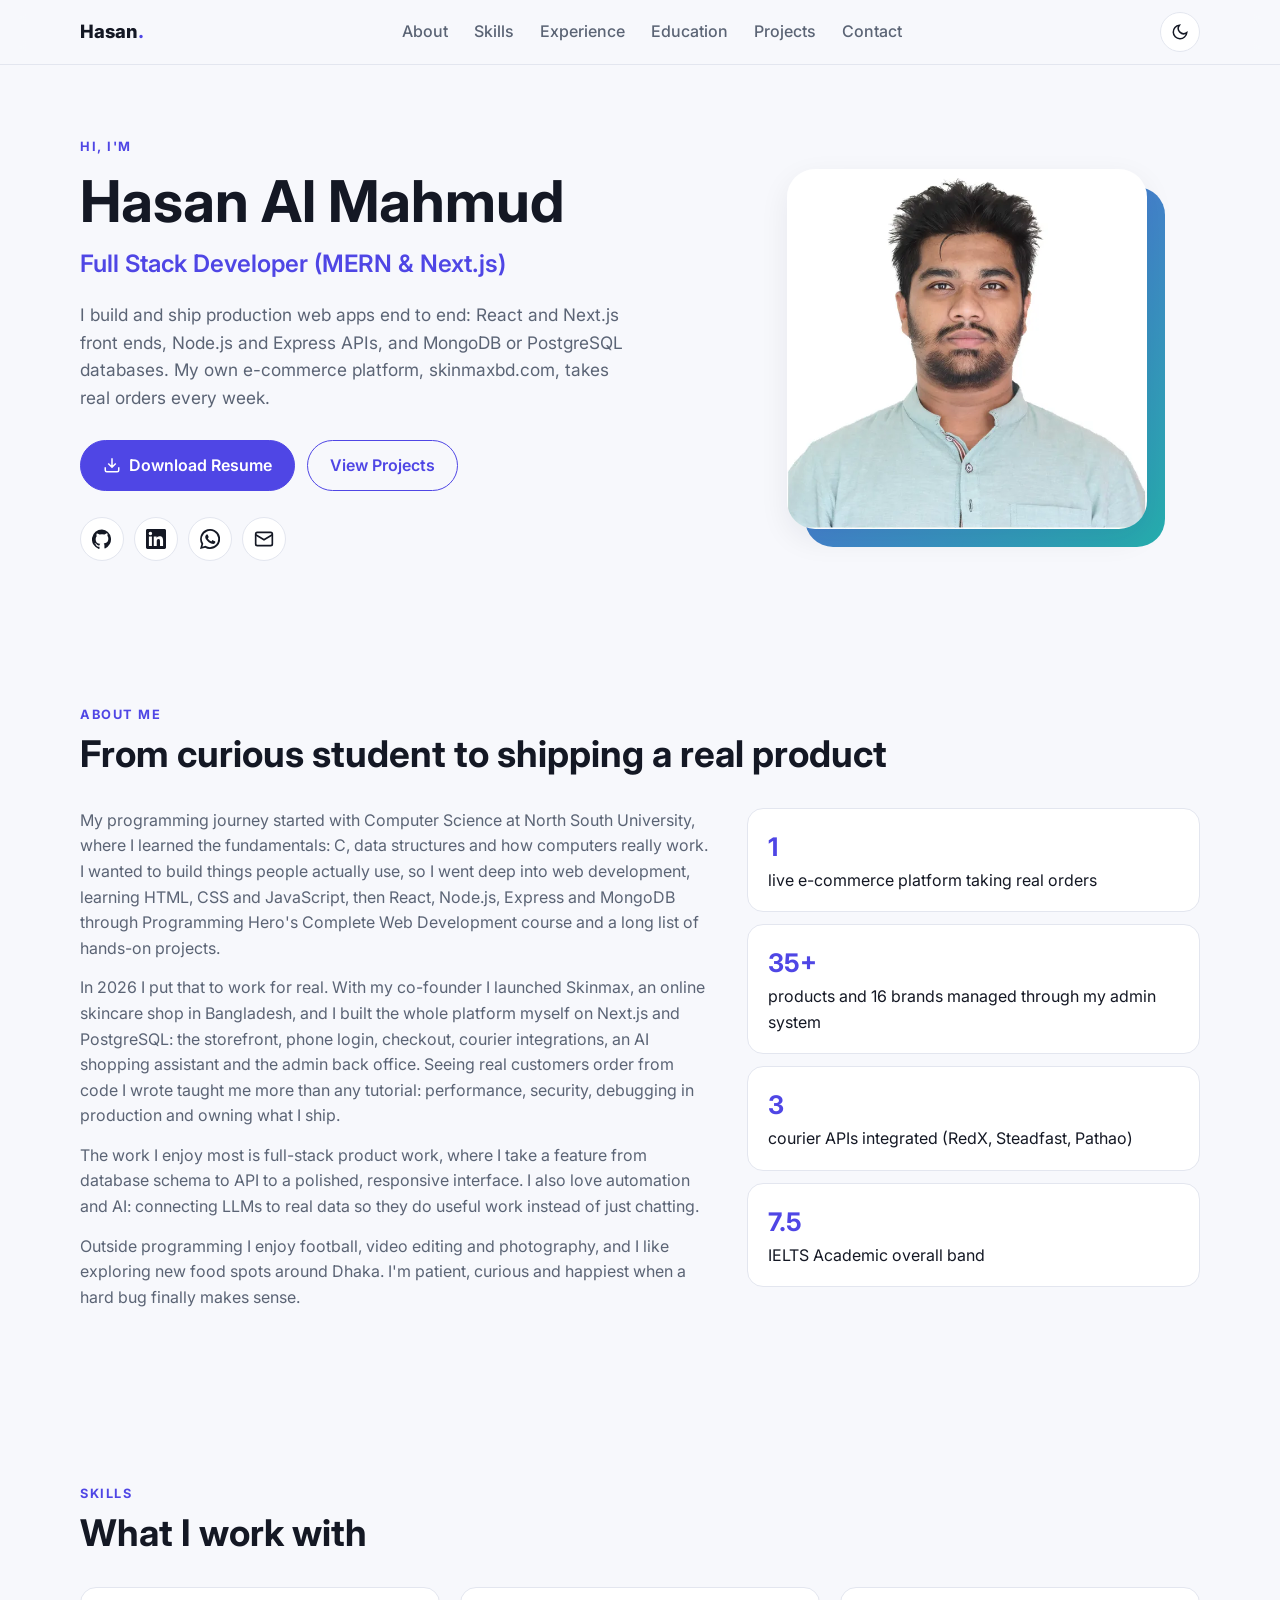
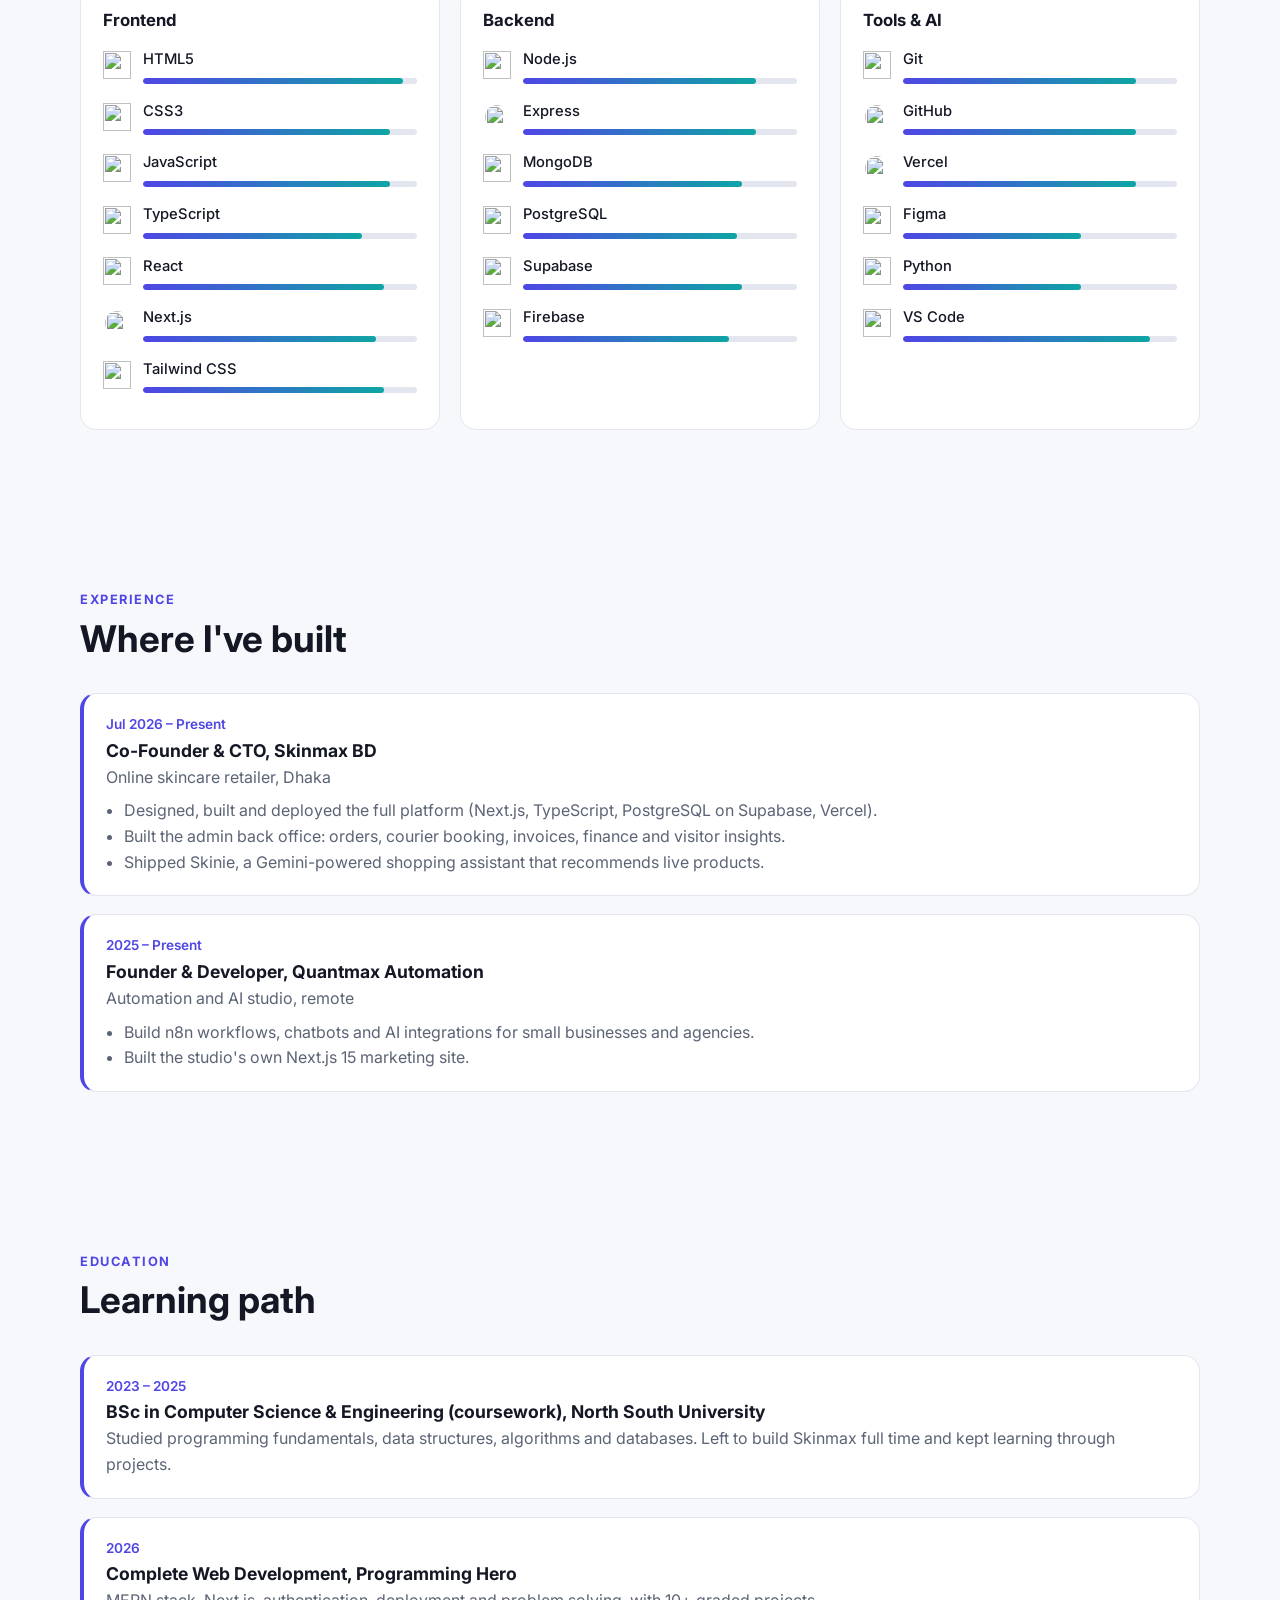
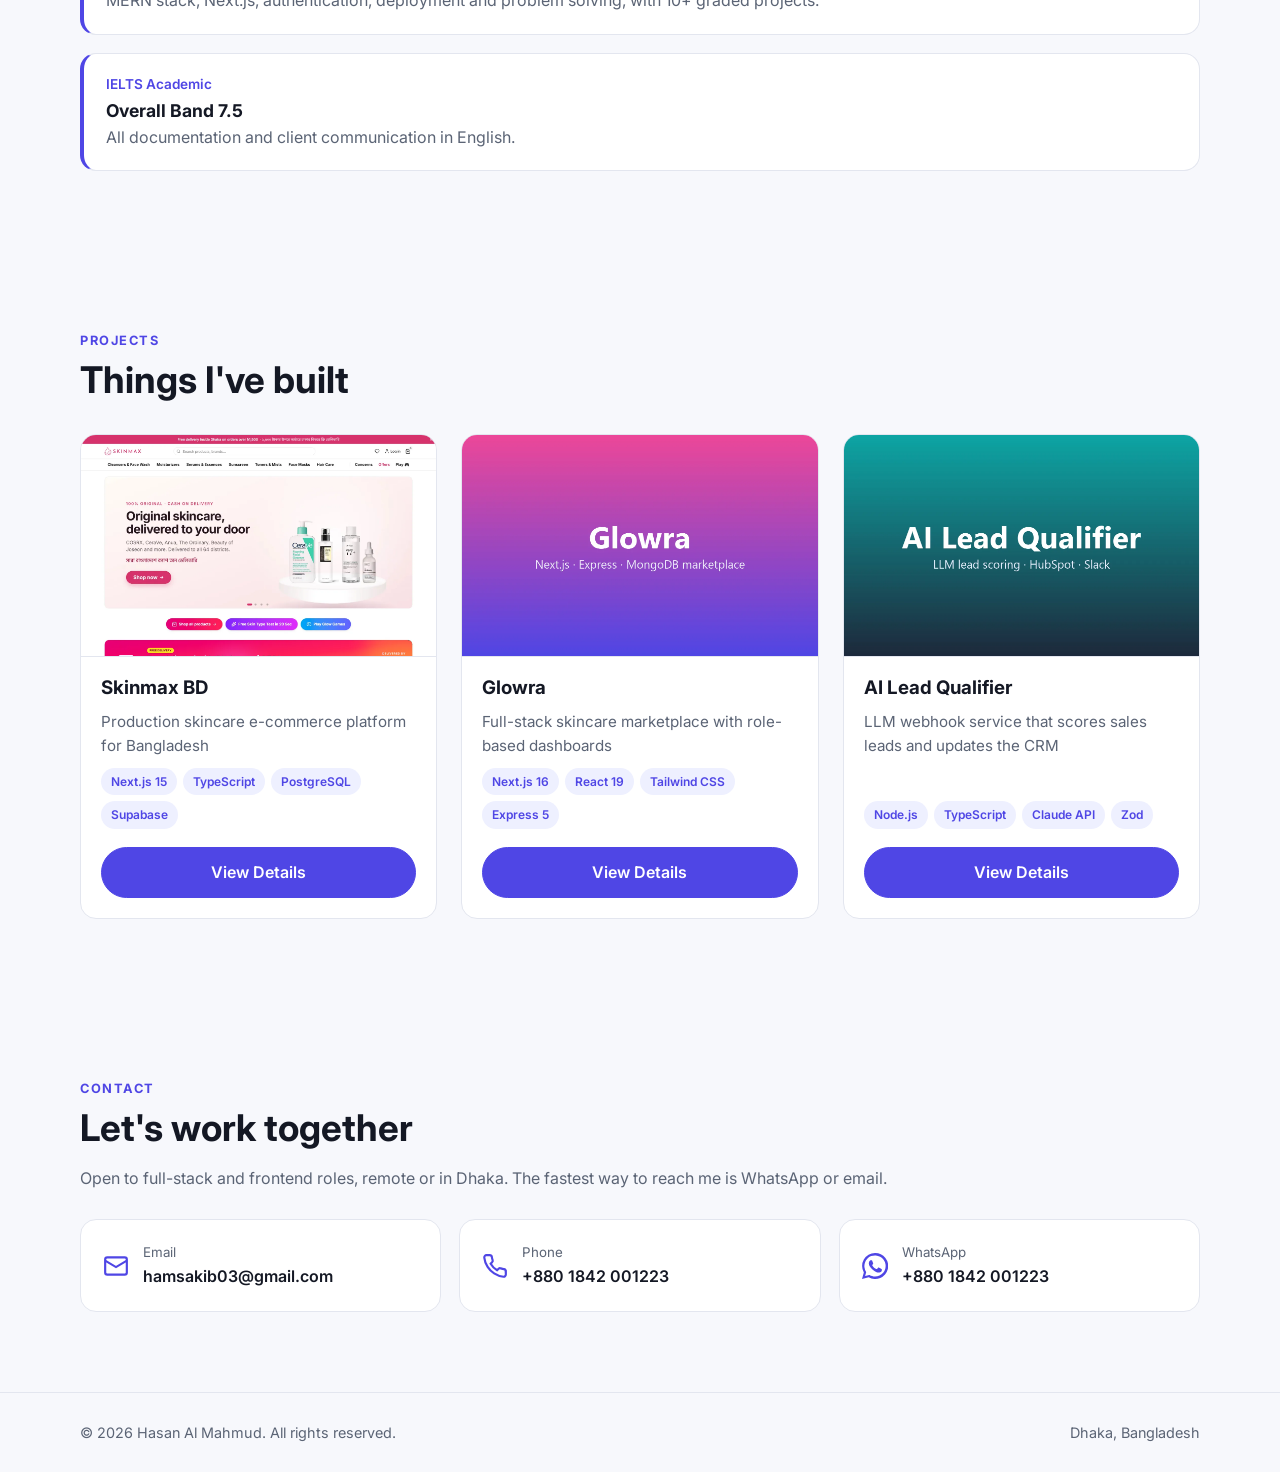
==== index.html @ c18bec5f "Build developer portfolio: hero, about, skills, experience, education, projects, contact Co-Authored" ====
<!doctype html>
<html lang="en">
<head>
  <meta charset="utf-8" />
  <meta name="viewport" content="width=device-width, initial-scale=1" />
  <title>Hasan Al Mahmud | Full Stack Developer</title>
  <meta name="description" content="Hasan Al Mahmud, full stack developer from Dhaka building production web apps with Next.js, React, Node.js, Express, MongoDB and PostgreSQL." />
  <link rel="icon" href="assets/hasan.jpg" />
  <link rel="preconnect" href="https://fonts.googleapis.com" />
  <link href="https://fonts.googleapis.com/css2?family=Inter:wght@400;500;600;700;800&display=swap" rel="stylesheet" />
  <link rel="stylesheet" href="style.css" />
</head>
<body>
  <header class="nav">
    <div class="wrap">
      <a href="#home" class="logo">Hasan<span>.</span></a>
      <ul class="nav-links">
        <li><a href="#about">About</a></li>
        <li><a href="#skills">Skills</a></li>
        <li><a href="#experience">Experience</a></li>
        <li><a href="#education">Education</a></li>
        <li><a href="#projects">Projects</a></li>
        <li><a href="#contact">Contact</a></li>
      </ul>
      <div class="nav-actions">
        <button class="icon-btn" id="theme-btn" aria-label="Toggle dark mode" data-icon="moon"></button>
        <button class="icon-btn menu-btn" id="menu-btn" aria-label="Open menu" data-icon="menu"></button>
      </div>
    </div>
  </header>

  <main>
    <section class="hero" id="home">
      <div class="wrap">
        <div>
          <p class="eyebrow">Hi, I'm</p>
          <h1>Hasan Al Mahmud</h1>
          <p class="role">Full Stack Developer (MERN &amp; Next.js)</p>
          <p class="lead">I build and ship production web apps end to end: React and Next.js front ends, Node.js and Express APIs, and MongoDB or PostgreSQL databases. My own e-commerce platform, skinmaxbd.com, takes real orders every week.</p>
          <div class="hero-actions">
            <a class="btn btn-primary" href="assets/Hasan_Al_Mahmud_Resume.pdf" download data-icon="download">Download Resume</a>
            <a class="btn btn-ghost" href="#projects">View Projects</a>
          </div>
          <div class="socials">
            <a href="https://github.com/hamsakib" target="_blank" rel="noopener" aria-label="GitHub" data-icon="github"></a>
            <a href="https://www.linkedin.com/in/hasan-al-mahmud-89a504240/" target="_blank" rel="noopener" aria-label="LinkedIn" data-icon="linkedin"></a>
            <a href="https://wa.me/8801842001223" target="_blank" rel="noopener" aria-label="WhatsApp" data-icon="whatsapp"></a>
            <a href="mailto:hamsakib03@gmail.com" aria-label="Email" data-icon="mail"></a>
          </div>
        </div>
        <div class="photo"><img src="assets/hasan.webp" width="640" height="640" alt="Portrait of Hasan Al Mahmud" /></div>
      </div>
    </section>

    <section id="about">
      <div class="wrap">
        <p class="eyebrow">About me</p>
        <h2 class="section-title">From curious student to shipping a real product</h2>
        <div class="about-grid">
          <div>
            <p>My programming journey started with Computer Science at North South University, where I learned the fundamentals: C, data structures and how computers really work. I wanted to build things people actually use, so I went deep into web development, learning HTML, CSS and JavaScript, then React, Node.js, Express and MongoDB through Programming Hero's Complete Web Development course and a long list of hands-on projects.</p>
            <p>In 2026 I put that to work for real. With my co-founder I launched Skinmax, an online skincare shop in Bangladesh, and I built the whole platform myself on Next.js and PostgreSQL: the storefront, phone login, checkout, courier integrations, an AI shopping assistant and the admin back office. Seeing real customers order from code I wrote taught me more than any tutorial: performance, security, debugging in production and owning what I ship.</p>
            <p>The work I enjoy most is full-stack product work, where I take a feature from database schema to API to a polished, responsive interface. I also love automation and AI: connecting LLMs to real data so they do useful work instead of just chatting.</p>
            <p>Outside programming I enjoy football, video editing and photography, and I like exploring new food spots around Dhaka. I'm patient, curious and happiest when a hard bug finally makes sense.</p>
          </div>
          <div class="facts">
            <div class="fact"><strong>1</strong>live e-commerce platform taking real orders</div>
            <div class="fact"><strong>35+</strong>products and 16 brands managed through my admin system</div>
            <div class="fact"><strong>3</strong>courier APIs integrated (RedX, Steadfast, Pathao)</div>
            <div class="fact"><strong>7.5</strong>IELTS Academic overall band</div>
          </div>
        </div>
      </div>
    </section>

    <section id="skills">
      <div class="wrap">
        <p class="eyebrow">Skills</p>
        <h2 class="section-title">What I work with</h2>
        <div class="skill-groups" id="skill-groups"></div>
      </div>
    </section>

    <section id="experience">
      <div class="wrap">
        <p class="eyebrow">Experience</p>
        <h2 class="section-title">Where I've built</h2>
        <div class="timeline">
          <div class="item">
            <div class="when">Jul 2026 – Present</div>
            <h3>Co-Founder &amp; CTO, Skinmax BD</h3>
            <p class="muted">Online skincare retailer, Dhaka</p>
            <ul>
              <li>Designed, built and deployed the full platform (Next.js, TypeScript, PostgreSQL on Supabase, Vercel).</li>
              <li>Built the admin back office: orders, courier booking, invoices, finance and visitor insights.</li>
              <li>Shipped Skinie, a Gemini-powered shopping assistant that recommends live products.</li>
            </ul>
          </div>
          <div class="item">
            <div class="when">2025 – Present</div>
            <h3>Founder &amp; Developer, Quantmax Automation</h3>
            <p class="muted">Automation and AI studio, remote</p>
            <ul>
              <li>Build n8n workflows, chatbots and AI integrations for small businesses and agencies.</li>
              <li>Built the studio's own Next.js 15 marketing site.</li>
            </ul>
          </div>
        </div>
      </div>
    </section>

    <section id="education">
      <div class="wrap">
        <p class="eyebrow">Education</p>
        <h2 class="section-title">Learning path</h2>
        <div class="timeline">
          <div class="item">
            <div class="when">2023 – 2025</div>
            <h3>BSc in Computer Science &amp; Engineering (coursework), North South University</h3>
            <p class="muted">Studied programming fundamentals, data structures, algorithms and databases. Left to build Skinmax full time and kept learning through projects.</p>
          </div>
          <div class="item">
            <div class="when">2026</div>
            <h3>Complete Web Development, Programming Hero</h3>
            <p class="muted">MERN stack, Next.js, authentication, deployment and problem solving, with 10+ graded projects.</p>
          </div>
          <div class="item">
            <div class="when">IELTS Academic</div>
            <h3>Overall Band 7.5</h3>
            <p class="muted">All documentation and client communication in English.</p>
          </div>
        </div>
      </div>
    </section>

    <section id="projects">
      <div class="wrap">
        <p class="eyebrow">Projects</p>
        <h2 class="section-title">Things I've built</h2>
        <div class="cards" id="project-cards"></div>
      </div>
    </section>

    <section id="contact">
      <div class="wrap">
        <p class="eyebrow">Contact</p>
        <h2 class="section-title">Let's work together</h2>
        <p class="muted" style="margin:-16px 0 28px">Open to full-stack and frontend roles, remote or in Dhaka. The fastest way to reach me is WhatsApp or email.</p>
        <div class="contact-grid">
          <a class="contact-card" href="mailto:hamsakib03@gmail.com" data-icon="mail"><div><small>Email</small><span>hamsakib03@gmail.com</span></div></a>
          <a class="contact-card" href="tel:+8801842001223" data-icon="phone"><div><small>Phone</small><span>+880 1842 001223</span></div></a>
          <a class="contact-card" href="https://wa.me/8801842001223" target="_blank" rel="noopener" data-icon="whatsapp"><div><small>WhatsApp</small><span>+880 1842 001223</span></div></a>
        </div>
      </div>
    </section>
  </main>

  <footer>
    <div class="wrap">
      <span>© <span id="year"></span> Hasan Al Mahmud. All rights reserved.</span>
      <span>Dhaka, Bangladesh</span>
    </div>
  </footer>

  <script src="data.js"></script>
  <script src="main.js"></script>
  <script>
    const DEV = "https://cdn.jsdelivr.net/gh/devicons/devicon@v2.16.0/icons/";
    const skills = {
      Frontend: [["HTML5", "html5/html5-original", 95], ["CSS3", "css3/css3-original", 90], ["JavaScript", "javascript/javascript-original", 90], ["TypeScript", "typescript/typescript-original", 80], ["React", "react/react-original", 88], ["Next.js", "nextjs/nextjs-original", 85], ["Tailwind CSS", "tailwindcss/tailwindcss-original", 88]],
      Backend: [["Node.js", "nodejs/nodejs-original", 85], ["Express", "express/express-original", 85], ["MongoDB", "mongodb/mongodb-original", 80], ["PostgreSQL", "postgresql/postgresql-original", 78], ["Supabase", "supabase/supabase-original", 80], ["Firebase", "firebase/firebase-original", 75]],
      "Tools & AI": [["Git", "git/git-original", 85], ["GitHub", "github/github-original", 85], ["Vercel", "vercel/vercel-original", 85], ["Figma", "figma/figma-original", 65], ["Python", "python/python-original", 65], ["VS Code", "vscode/vscode-original", 90]],
    };
    document.getElementById("skill-groups").innerHTML = Object.entries(skills).map(([group, list]) => `
      <div class="skill-group"><h3>${group}</h3>${list.map(([name, icon, level]) => `
        <div class="skill"><img src="${DEV}${icon}.svg" alt="" loading="lazy" ${/nextjs|express|github|vercel/.test(icon) ? 'style="background:#fff;border-radius:50%;padding:2px"' : ""}/>
          <div class="meta"><span>${name}</span><div class="bar"><i style="--w:${level}%"></i></div></div></div>`).join("")}
      </div>`).join("");

    document.getElementById("project-cards").innerHTML = PORTFOLIO.projects.map((p) => `
      <article class="card">
        <img src="${p.image}" alt="${p.name} screenshot" loading="lazy" />
        <div class="card-body">
          <h3>${p.name}</h3>
          <p>${p.tagline}</p>
          <div class="tags">${p.stack.slice(0, 4).map((t) => `<span class="tag">${t}</span>`).join("")}</div>
          <a class="btn btn-primary" style="justify-content:center;margin-top:8px" href="project.html?p=${p.slug}">View Details</a>
        </div>
      </article>`).join("");
  </script>
</body>
</html>
---- style.css ----
:root {
  --bg: #f7f8fc;
  --surface: #ffffff;
  --text: #141824;
  --muted: #5b6475;
  --line: #e3e6ef;
  --primary: #4f46e5;
  --primary-soft: #eef0ff;
  --accent: #0ea5a4;
  --radius: 16px;
  --shadow: 0 10px 30px rgba(20, 24, 36, 0.07);
}
@media (prefers-color-scheme: dark) {
  :root:not([data-theme="light"]) {
    --bg: #0d1017; --surface: #151a24; --text: #eef1f7; --muted: #9aa3b5;
    --line: #262d3b; --primary: #8b85ff; --primary-soft: #1e2140; --accent: #2dd4bf;
    --shadow: 0 10px 30px rgba(0, 0, 0, 0.35);
  }
}
:root[data-theme="dark"] {
  --bg: #0d1017; --surface: #151a24; --text: #eef1f7; --muted: #9aa3b5;
  --line: #262d3b; --primary: #8b85ff; --primary-soft: #1e2140; --accent: #2dd4bf;
  --shadow: 0 10px 30px rgba(0, 0, 0, 0.35);
}

* { box-sizing: border-box; margin: 0; }
html { scroll-behavior: smooth; scroll-padding-top: 76px; }
body {
  font-family: "Inter", system-ui, -apple-system, Segoe UI, sans-serif;
  background: var(--bg); color: var(--text); line-height: 1.6; overflow-x: hidden;
}
img { max-width: 100%; display: block; }
a { color: inherit; text-decoration: none; }
.wrap { width: min(1120px, 100% - 32px); margin-inline: auto; }
section { padding: 80px 0; }
h1, h2, h3 { line-height: 1.2; }
.eyebrow { color: var(--primary); font-weight: 700; font-size: .8rem; letter-spacing: .12em; text-transform: uppercase; }
.section-title { font-size: clamp(1.7rem, 3vw, 2.3rem); margin: 6px 0 32px; }
.muted { color: var(--muted); }

/* buttons */
.btn {
  display: inline-flex; align-items: center; gap: 8px; padding: 12px 22px; border-radius: 999px;
  font-weight: 600; border: 1.5px solid var(--primary); transition: transform .15s, background .15s, color .15s;
}
.btn:hover { transform: translateY(-2px); }
.btn-primary { background: var(--primary); color: #fff; }
.btn-ghost { color: var(--primary); }
.btn-ghost:hover { background: var(--primary-soft); }
.btn svg { width: 18px; height: 18px; }

/* nav */
.nav { position: sticky; top: 0; z-index: 50; background: color-mix(in srgb, var(--bg) 85%, transparent); backdrop-filter: blur(12px); border-bottom: 1px solid var(--line); }
.nav .wrap { display: flex; align-items: center; justify-content: space-between; height: 64px; }
.logo { font-weight: 800; font-size: 1.15rem; }
.logo span { color: var(--primary); }
.nav-links { display: flex; gap: 26px; list-style: none; padding: 0; }
.nav-links a { color: var(--muted); font-weight: 500; }
.nav-links a:hover { color: var(--primary); }
.nav-actions { display: flex; align-items: center; gap: 10px; }
.icon-btn { width: 40px; height: 40px; border-radius: 50%; border: 1px solid var(--line); background: var(--surface); color: var(--text); display: grid; place-items: center; cursor: pointer; }
.icon-btn svg { width: 18px; height: 18px; }
.menu-btn { display: none; }
@media (max-width: 860px) {
  .menu-btn { display: grid; }
  .nav-links { position: absolute; top: 64px; left: 0; right: 0; flex-direction: column; gap: 0; background: var(--surface); border-bottom: 1px solid var(--line); display: none; }
  .nav-links.open { display: flex; }
  .nav-links a { display: block; padding: 14px 16px; }
}

/* hero */
.hero { padding: 72px 0 64px; }
.hero .wrap { display: grid; grid-template-columns: 1.3fr 1fr; gap: 48px; align-items: center; }
.hero h1 { font-size: clamp(2.2rem, 5vw, 3.6rem); margin: 10px 0 8px; }
.hero .role { font-size: clamp(1.2rem, 2.2vw, 1.5rem); font-weight: 600; color: var(--primary); }
.hero p.lead { margin: 18px 0 28px; color: var(--muted); font-size: 1.08rem; max-width: 560px; }
.hero-actions { display: flex; flex-wrap: wrap; gap: 12px; }
.socials { display: flex; gap: 10px; margin-top: 26px; }
.socials a { width: 44px; height: 44px; border-radius: 50%; display: grid; place-items: center; background: var(--surface); border: 1px solid var(--line); transition: .15s; }
.socials a:hover { color: var(--primary); border-color: var(--primary); transform: translateY(-2px); }
.socials svg { width: 20px; height: 20px; }
.photo { position: relative; justify-self: center; width: min(360px, 80vw); }
.photo img { border-radius: 28px; width: 100%; height: auto; aspect-ratio: 1; object-fit: cover; box-shadow: var(--shadow); position: relative; z-index: 1; }
.photo::before { content: ""; position: absolute; inset: 18px -18px -18px 18px; border-radius: 28px; background: linear-gradient(135deg, var(--primary), var(--accent)); opacity: .9; }
@media (max-width: 860px) { .hero .wrap { grid-template-columns: 1fr; } .photo { order: -1; width: min(260px, 70vw); } }

/* about */
.about-grid { display: grid; grid-template-columns: 1.4fr 1fr; gap: 32px; }
.about-grid p { margin-bottom: 14px; color: var(--muted); }
.facts { display: grid; gap: 12px; align-content: start; }
.fact { background: var(--surface); border: 1px solid var(--line); border-radius: var(--radius); padding: 18px 20px; }
.fact strong { display: block; font-size: 1.6rem; color: var(--primary); }
@media (max-width: 860px) { .about-grid { grid-template-columns: 1fr; } }

/* skills */
.skill-groups { display: grid; grid-template-columns: repeat(auto-fit, minmax(250px, 1fr)); gap: 20px; }
.skill-group { background: var(--surface); border: 1px solid var(--line); border-radius: var(--radius); padding: 22px; }
.skill-group h3 { font-size: 1.05rem; margin-bottom: 16px; }
.skill { display: flex; align-items: center; gap: 12px; margin-bottom: 14px; }
.skill img { width: 28px; height: 28px; }
.skill .meta { flex: 1; }
.skill .meta span { font-size: .92rem; font-weight: 500; }
.bar { height: 6px; border-radius: 99px; background: var(--line); margin-top: 6px; overflow: hidden; }
.bar i { display: block; height: 100%; width: var(--w); border-radius: 99px; background: linear-gradient(90deg, var(--primary), var(--accent)); }

/* timeline */
.timeline { display: grid; gap: 18px; }
.item { background: var(--surface); border: 1px solid var(--line); border-left: 4px solid var(--primary); border-radius: var(--radius); padding: 20px 22px; }
.item .when { font-size: .85rem; color: var(--primary); font-weight: 600; }
.item h3 { font-size: 1.1rem; margin: 4px 0; }
.item ul { margin-top: 8px; padding-left: 18px; color: var(--muted); }

/* projects */
.cards { display: grid; grid-template-columns: repeat(auto-fill, minmax(300px, 1fr)); gap: 24px; }
.card { background: var(--surface); border: 1px solid var(--line); border-radius: var(--radius); overflow: hidden; display: flex; flex-direction: column; transition: transform .2s, box-shadow .2s; }
.card:hover { transform: translateY(-4px); box-shadow: var(--shadow); }
.card img { aspect-ratio: 16/10; object-fit: cover; object-position: top; width: 100%; border-bottom: 1px solid var(--line); }
.card-body { padding: 20px; display: flex; flex-direction: column; gap: 10px; flex: 1; }
.card-body p { color: var(--muted); font-size: .95rem; flex: 1; }
.tags { display: flex; flex-wrap: wrap; gap: 6px; }
.tag { font-size: .75rem; padding: 4px 10px; border-radius: 99px; background: var(--primary-soft); color: var(--primary); font-weight: 600; }

/* contact */
.contact-grid { display: grid; grid-template-columns: repeat(auto-fit, minmax(240px, 1fr)); gap: 18px; }
.contact-card { background: var(--surface); border: 1px solid var(--line); border-radius: var(--radius); padding: 22px; display: flex; gap: 14px; align-items: center; transition: .15s; }
.contact-card:hover { border-color: var(--primary); }
.contact-card svg { width: 26px; height: 26px; color: var(--primary); flex: none; }
.contact-card small { display: block; color: var(--muted); }
.contact-card span { font-weight: 600; word-break: break-all; }

footer { border-top: 1px solid var(--line); padding: 28px 0; color: var(--muted); font-size: .9rem; }
footer .wrap { display: flex; justify-content: space-between; flex-wrap: wrap; gap: 12px; }

/* project detail */
.detail-hero { padding: 48px 0 24px; }
.back { display: inline-flex; gap: 6px; align-items: center; color: var(--muted); margin-bottom: 20px; }
.back:hover { color: var(--primary); }
.detail-hero h1 { font-size: clamp(2rem, 4vw, 3rem); }
.detail-hero .tagline { color: var(--muted); font-size: 1.1rem; margin: 8px 0 20px; }
.detail-shot { border-radius: var(--radius); border: 1px solid var(--line); box-shadow: var(--shadow); width: 100%; }
.detail-grid { display: grid; grid-template-columns: 2fr 1fr; gap: 32px; padding: 40px 0 80px; }
.detail-grid h2 { font-size: 1.3rem; margin: 28px 0 10px; }
.detail-grid h2:first-child { margin-top: 0; }
.detail-grid p, .detail-grid li { color: var(--muted); }
.detail-grid ul { padding-left: 20px; display: grid; gap: 6px; }
.side { background: var(--surface); border: 1px solid var(--line); border-radius: var(--radius); padding: 22px; align-self: start; display: grid; gap: 14px; }
.side .btn { justify-content: center; }
.note { font-size: .85rem; color: var(--muted); }
@media (max-width: 860px) { .detail-grid { grid-template-columns: 1fr; } }
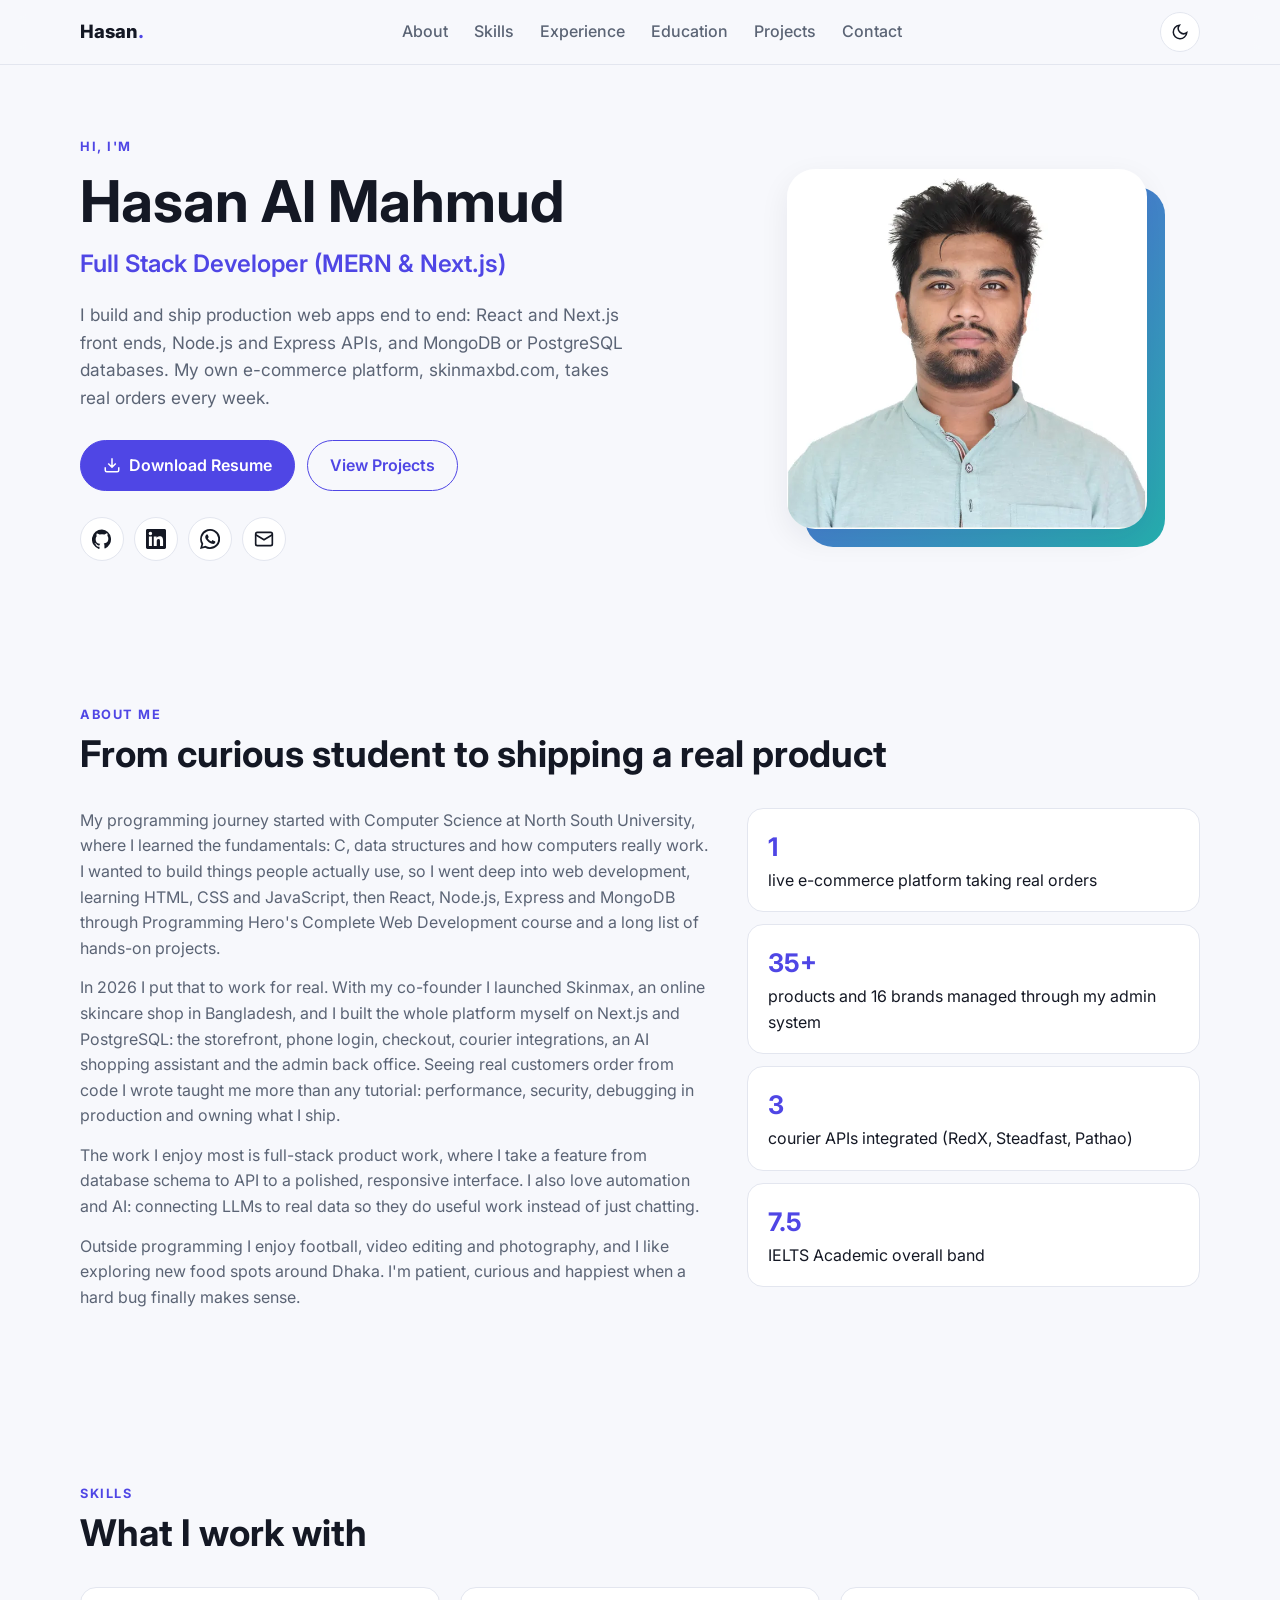
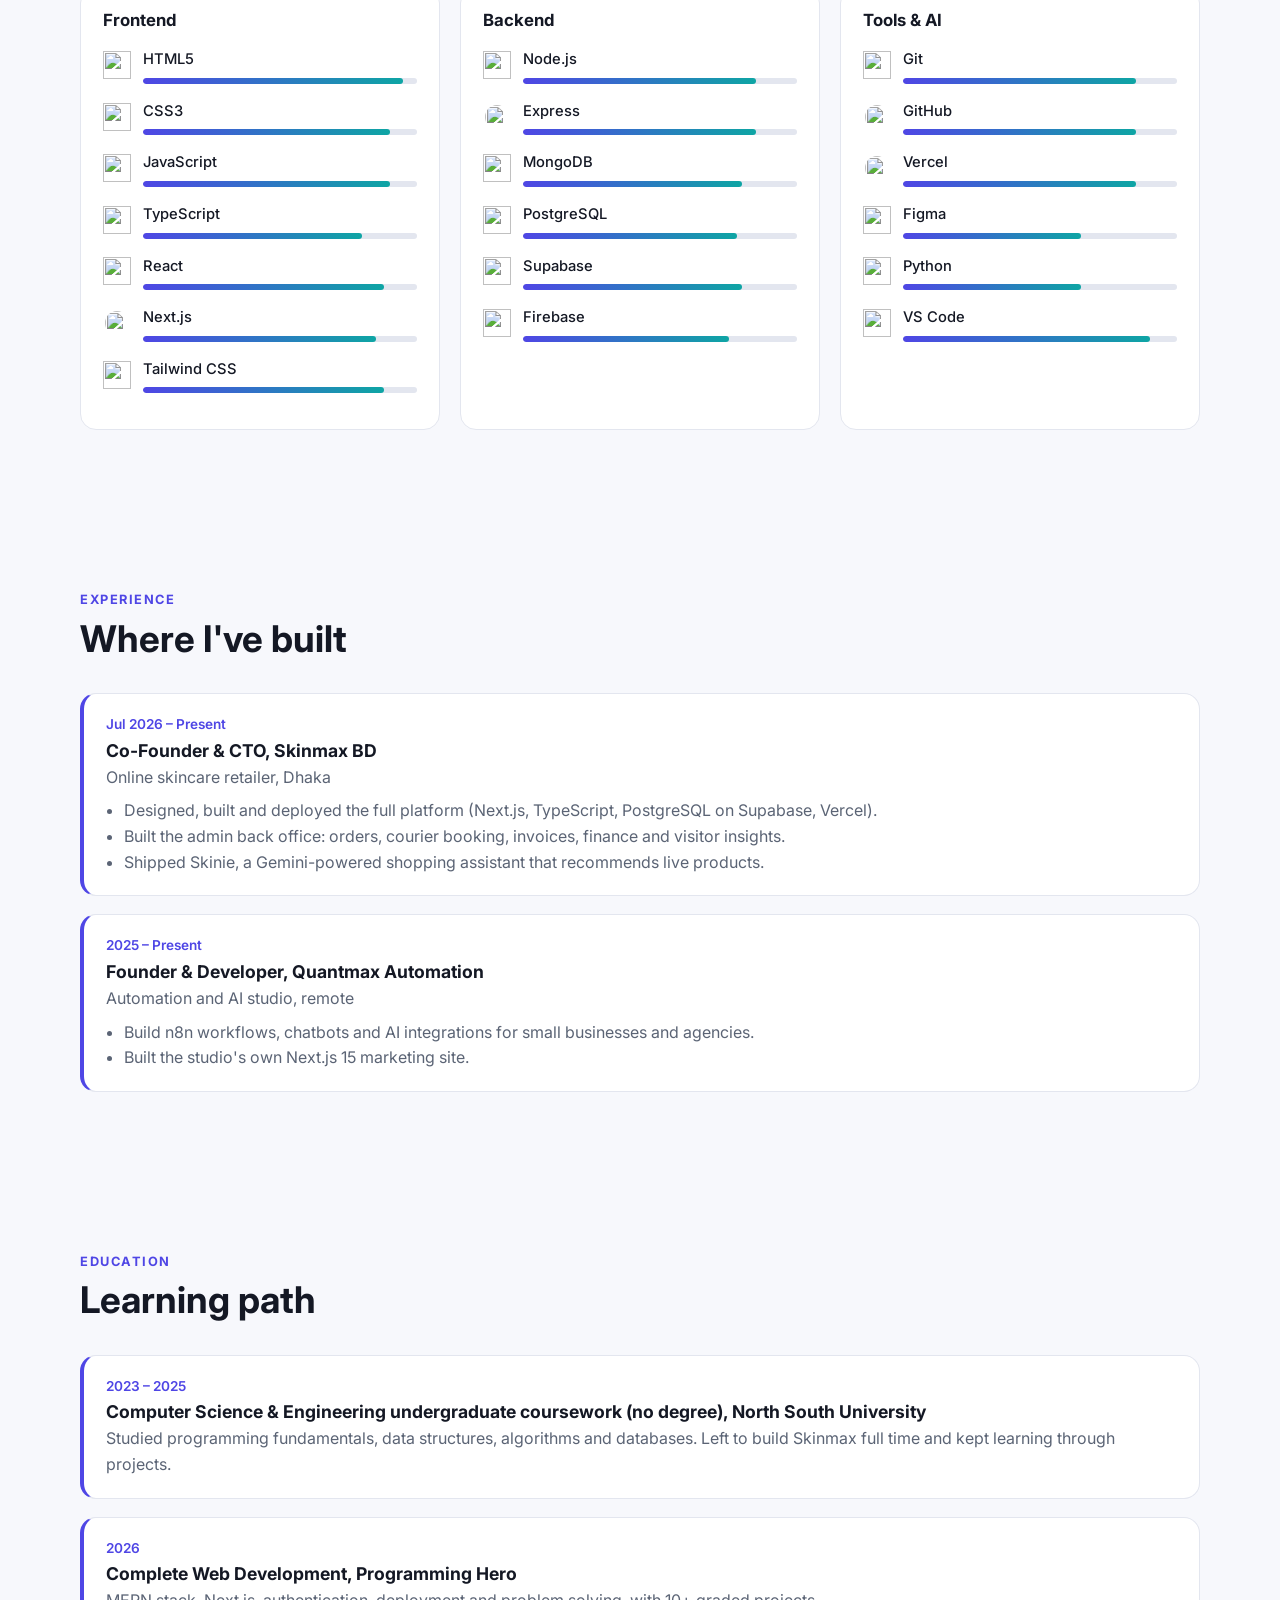
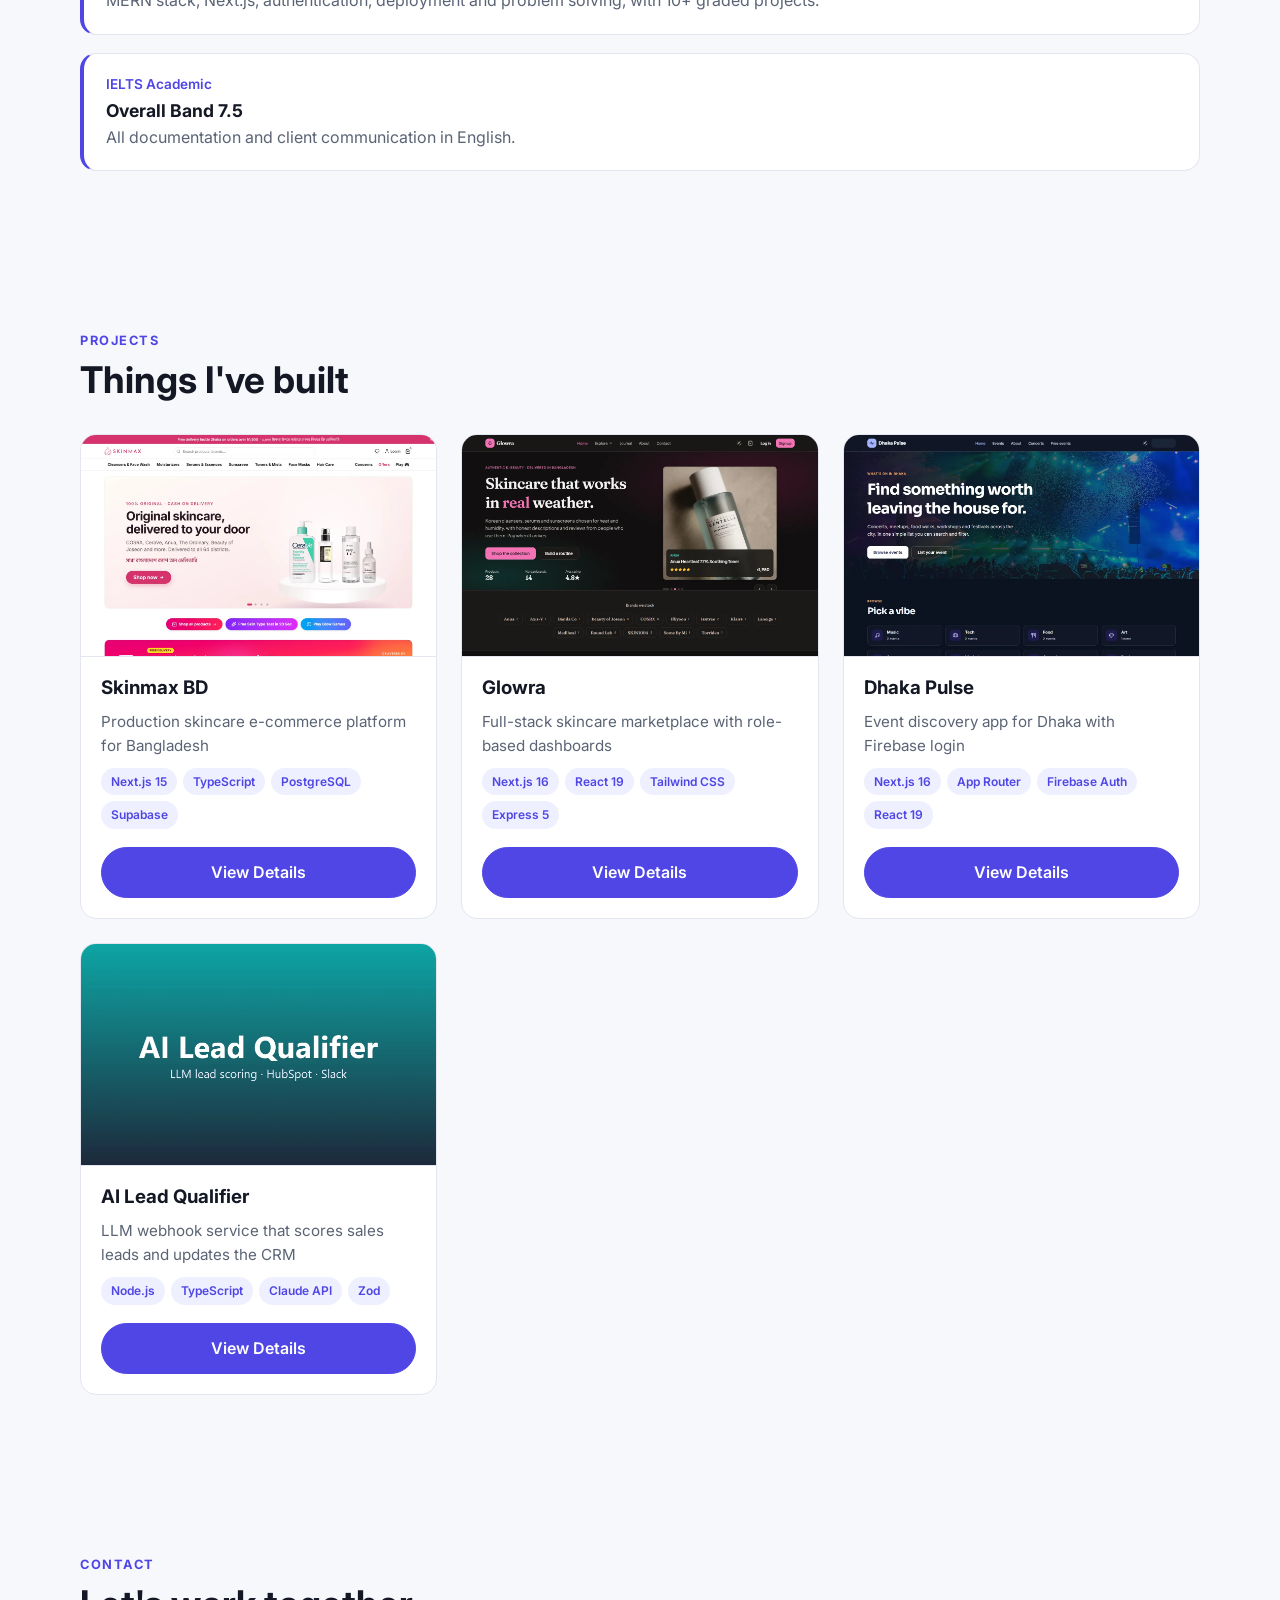
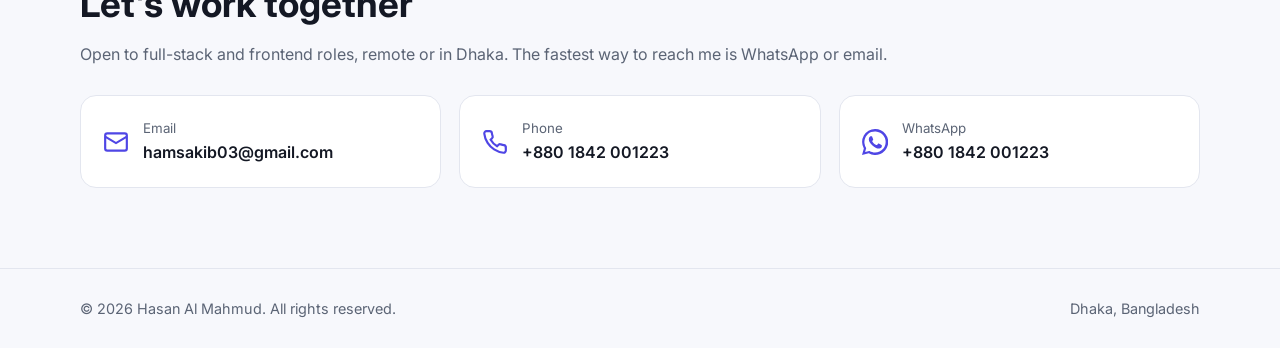
==== commit ae5a90cc: "Describe NSU studies as coursework with no degree Co-Authored-By: Claude Opus 5.5 <noreply@anthropic" ====
--- a/index.html
+++ b/index.html
@@ -116,7 +116,7 @@
         <div class="timeline">
           <div class="item">
             <div class="when">2023 – 2025</div>
-            <h3>BSc in Computer Science &amp; Engineering (coursework), North South University</h3>
+            <h3>Computer Science &amp; Engineering undergraduate coursework (no degree), North South University</h3>
             <p class="muted">Studied programming fundamentals, data structures, algorithms and databases. Left to build Skinmax full time and kept learning through projects.</p>
           </div>
           <div class="item">
